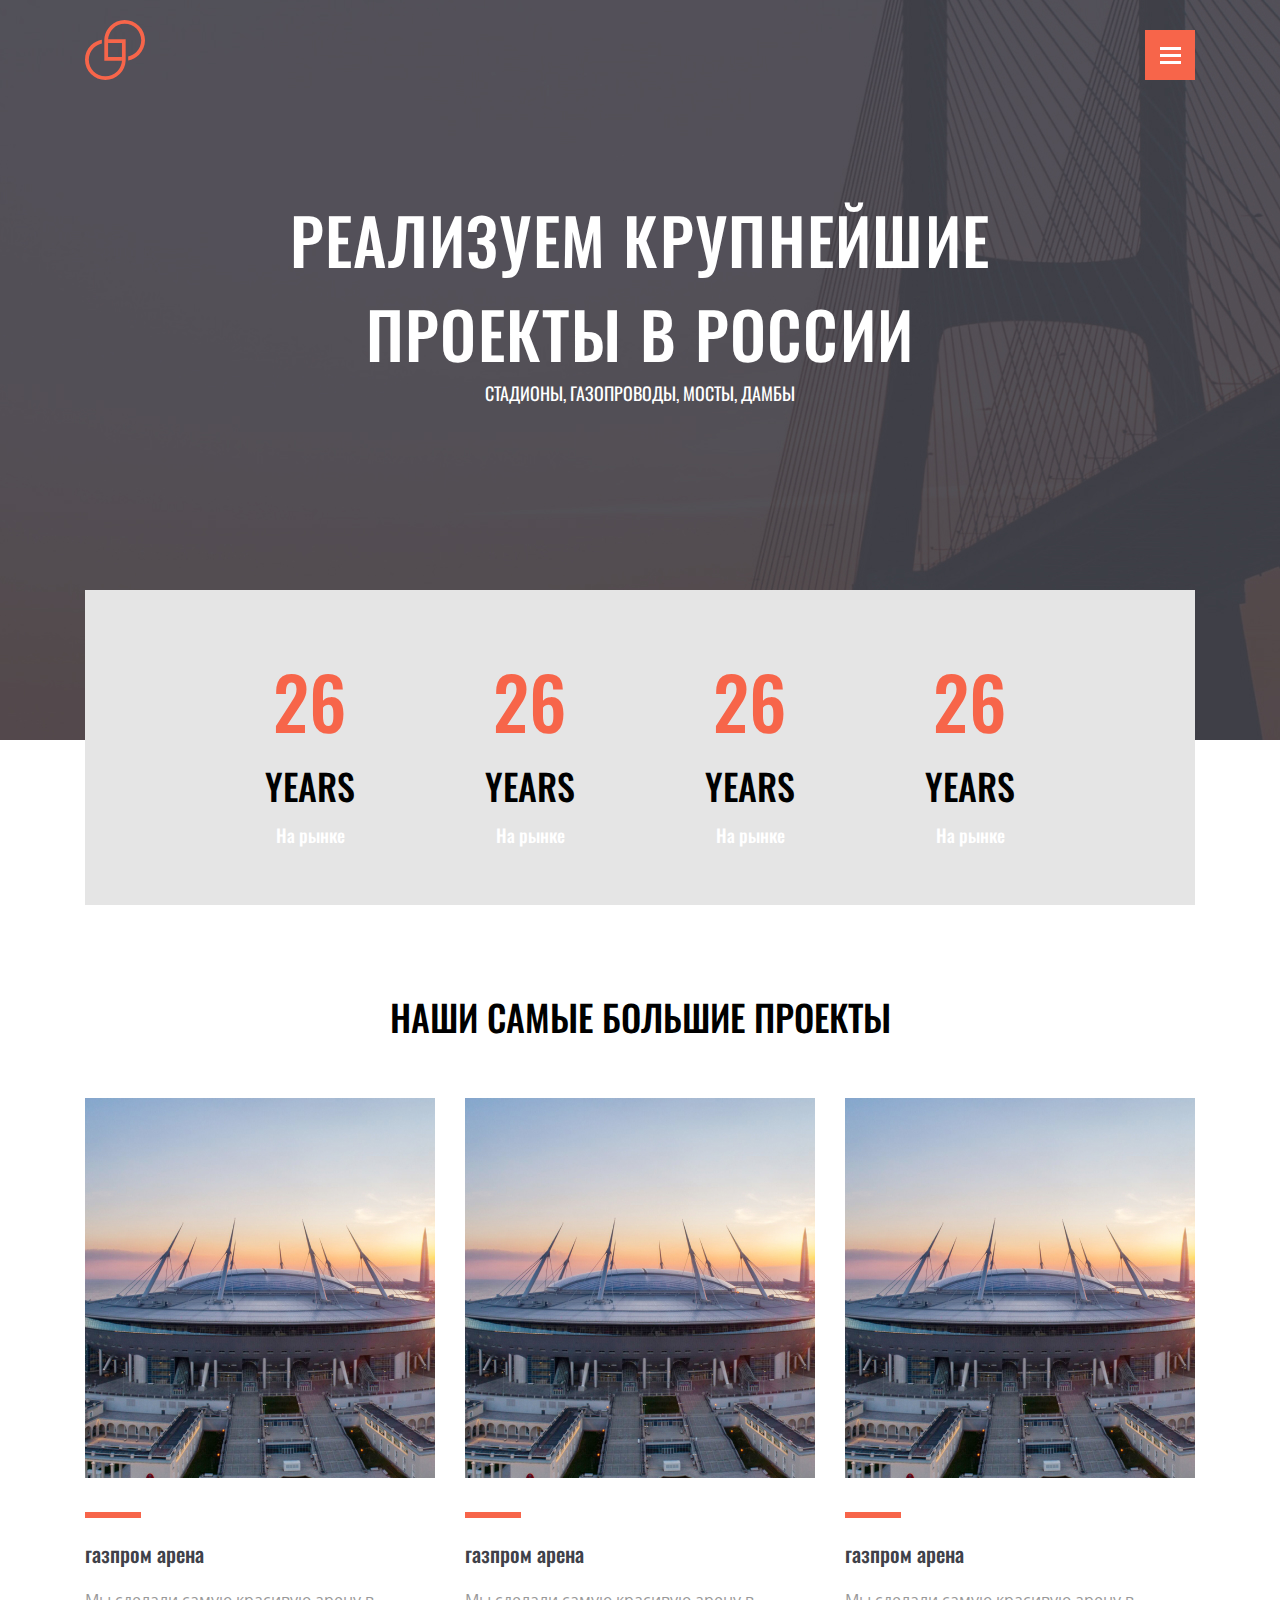
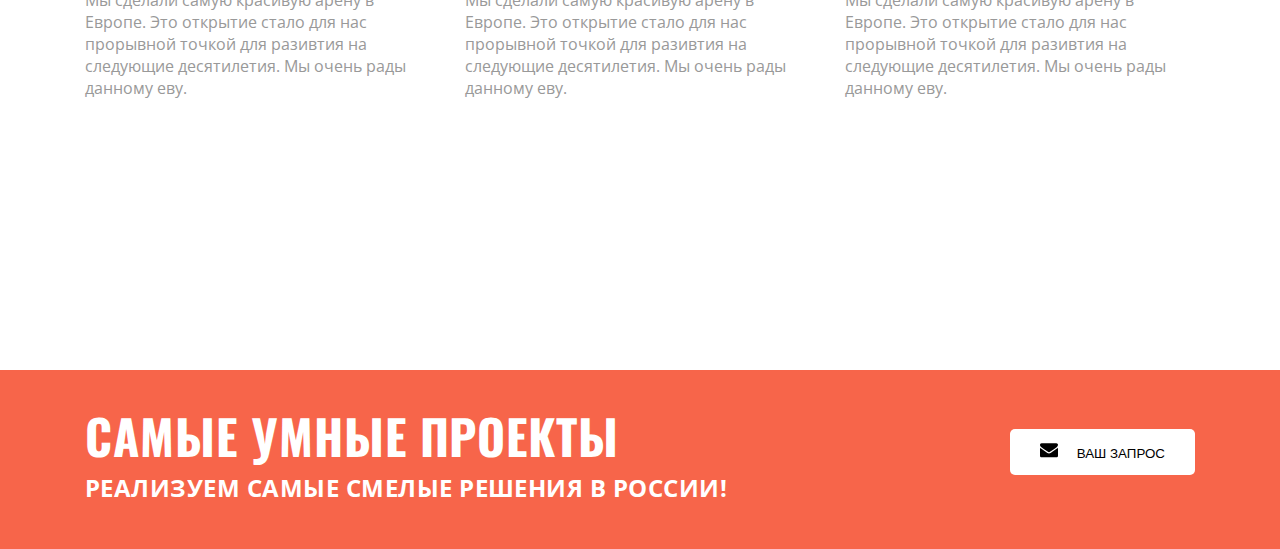
==== second.html @ c60d6826 "comon" ====
<!DOCTYPE html>
<html lang="ru">
<head>
  <meta charset="UTF-8">
  <meta name="viewport" content="width=device-width, initial-scale=1.0">
  <title>second paje</title>
  <link rel="preconnect" href="https://fonts.googleapis.com">
<link rel="preconnect" href="https://fonts.gstatic.com" crossorigin>
<link href="https://fonts.googleapis.com/css2?family=Open+Sans:ital,wght@0,300..800;1,300..800&family=Oswald:wght@200..700&display=swap" rel="stylesheet">
<link rel="stylesheet" href="./css/secondStyle.css">
 
</head>
<body>
  <header class="header">
    <div class="container">
      <div class="header__menu">
        <img class="header__menu-logo" src="./images/logo.svg" alt="logo">
        <button class="header__menu-button">
          <span class="header_button-line"></span>
          <span class="header_button-line"></span>
          <span class="header_button-line"></span>
        </button>
      </div>
      <div class="header__title">
        <h1 class="header-h1">Реализуем крупнейшие проекты в россии</h1>
        <p class="header-p">стадионы, газопроводы, мосты, дамбы</p>
      </div>
    </div>
  </header>
  
<section class="numbers">
  <div class="numbers__info">
    <div class="container">
      <div class="humbers__info-grid">
        <div class="numbers__infi-item">
          <h4 class="numbers-h4">26</h4>
          <h5 class="numbers-h5">Years</h5>
          <p class="numbers-p">На рынке</p>
        </div>
        <div class="numbers__infi-item">
          <h4 class="numbers-h4">26</h4>
          <h5 class="numbers-h5">Years</h5>
          <p class="numbers-p">На рынке</p>
        </div>
        <div class="numbers__infi-item">
          <h4 class="numbers-h4">26</h4>
          <h5 class="numbers-h5">Years</h5>
          <p class="numbers-p">На рынке</p>
        </div>
        <div class="numbers__infi-item">
          <h4 class="numbers-h4">26</h4>
          <h5 class="numbers-h5">Years</h5>
          <p class="numbers-p">На рынке</p>
        </div>
      </div>
    </div>
  </div>
  <div class="container">
    <div class="project">
      <h2 class="text-h2 project-h2">Наши самые большие проекты</h2>
      <div class="project__grid">
        <div class="project__grid-item">
          <img class="project-img" src="images/Arena.jpg" alt="arena">
          <div class="project-line"></div>
          <h3 class="text-h3 project-h3">газпром арена</h3>
          <p class="text-p project-p">Мы сделали самую красивую арену в Европе. Это открытие стало для нас прорывной точкой для разивтия на следующие десятилетия. Мы очень рады данному еву.</p>
        </div>
        <div class="project__grid-item">
          <img class="project-img" src="images/Arena.jpg" alt="arena">
          <div class="project-line"></div>
          <h3 class="text-h3 project-h3">газпром арена</h3>
          <p class="text-p project-p">Мы сделали самую красивую арену в Европе. Это открытие стало для нас прорывной точкой для разивтия на следующие десятилетия. Мы очень рады данному еву.</p>
        </div>
        <div class="project__grid-item">
          <img class="project-img" src="images/Arena.jpg" alt="arena">
          <div class="project-line"></div>
          <h3 class="text-h3 project-h3">газпром арена</h3>
          <p class="text-p project-p">Мы сделали самую красивую арену в Европе. Это открытие стало для нас прорывной точкой для разивтия на следующие десятилетия. Мы очень рады данному еву.</p>
        </div>
      </div>
    </div>
  </div>
</section>

<section class="request">
  <div class="container">
    <div class="request__flex">
      <div class="request__text">
        <h4 class="text-h4 request-h4">САМЫЕ УМНЫЕ ПРОЕКТЫ</h4>
        <p class="text-p request-p">РЕАЛИЗУЕМ САМЫЕ СМЕЛЫЕ РЕШЕНИЯ В РОССИИ!</p>
      </div>
      <div class="request__button">
        <button class="request__btn"> 
          <svg class="envelop" width="18" height="15" viewBox="0 0 18 15" fill="none" xmlns="http://www.w3.org/2000/svg">
            <path d="M18 4.70312C17.6987 5.0346 17.3571 5.32589 16.9955 5.57701C15.3181 6.71205 13.6306 7.85714 11.9933 9.04241C11.1496 9.66518 10.1049 10.4286 9.01005 10.4286H9H8.98996C7.89509 10.4286 6.85045 9.66518 6.0067 9.04241C4.36942 7.8471 2.68192 6.71205 1.01451 5.57701C0.642857 5.32589 0.301339 5.0346 0 4.70312V12.6786C0 13.5625 0.723214 14.2857 1.60714 14.2857H16.3929C17.2768 14.2857 18 13.5625 18 12.6786V4.70312ZM18 1.75C18 0.866071 17.2667 0.142857 16.3929 0.142857H1.60714C0.532366 0.142857 0 0.986607 0 1.97098C0 2.88504 1.01451 4.02009 1.72768 4.50223C3.2846 5.58705 4.86161 6.67187 6.41853 7.76674C7.07143 8.21875 8.17634 9.14286 8.98996 9.14286H9H9.01005C9.82366 9.14286 10.9286 8.21875 11.5815 7.76674C13.1384 6.67187 14.7154 5.58705 16.2824 4.50223C17.1663 3.88951 18 2.875 18 1.75Z" fill="black"/>
            </svg>  ваш запрос
        </button>
      </div>
    </div>
  </div>   
</section>
  
</body>
</html>
---- css/secondStyle.css ----
/* 
 font-family: "Oswald", sans-serif;
  font-optical-sizing: auto;
  font-weight: <weight>;
  font-style: normal;

  font-family: "Open Sans", sans-serif;
  font-optical-sizing: auto;
  font-weight: <weight>;
  font-style: normal;
  font-variation-settings:
    "wdth" 100;
*/
html {
  box-sizing: border-box;
}
*, *::after, *::before {
  box-sizing: inherit;
}
body {
  margin: 0;
  font-family:"Oswald", sans-serif;
  font-weight: 400;
}
img {
  display: block;
  max-width: 100%;
}


h1,
h2,
h3,
h4,
h5,
h6,
p {
  margin: 0;
  padding: 0;
}
.text-h2 {
  font-family:"Oswald", sans-serif;
  font-weight: 500;
  font-size: 36px;
  text-transform: uppercase;
}

.text-h3 {
  font-family:"Oswald", sans-serif;
  font-weight: 500;
  font-size: 24px;
}

.text-h3 {
  font-family:"Oswald", sans-serif;
  font-weight: 500;
  font-size: 21px;
}

.text-p {
  font-family: "Open Sans", sans-serif;
  font-weight: 400;
  font-size: 16px;
}

.text-p-reviews {
  font-family: "Open Sans", sans-serif;
  font-weight: 400;
  font-size: 14px;
  line-height:21px ;
}

:root {
  --accent-color:#F7654A;
  --dark-color:#404149;
  --gray-color:#999;
  --white-color: #fff;
  --background-color: #E5E5E5;
}

.container {
  max-width: 1110px;
  margin: 0 auto;
}

.header {
  background-image: url(../images/First-screen.jpg);
  background-repeat: no-repeat;
  background-size: cover;
  min-height:740px;
}
.header__menu {
  padding-top: 20px;
  margin-bottom: 112px;
  display: flex;
  justify-content: space-between;
  align-items: flex-end;
}
.header__menu-logo {
  width: 60px;
  height: 60px;
}
.header__menu-button {
  width: 50px;
  height: 50px;
  background-color: var(--accent-color);
  border: none;
  display: flex;
  flex-direction: column;
  align-items: center;
  justify-content: center;
}
.header_button-line {
  display: block;
  width: 21px;
  height: 3px;
  background-color: var(--white-color);
  margin-bottom: 4px;
}
.header_button-line:last-child {
  margin-bottom: 0;
}
.header__title {
  max-width: 730px;
  margin: 0 auto;
}
.header-h1 {
  font-family:"Oswald", sans-serif;
  font-weight: 500;
  font-size: 64px;
  letter-spacing: 0.02em;
  text-transform: uppercase;
  text-align: center;
  color: var(--white-color);
  text-align: center;
  margin: 0 auto;
}
.header-p {
  font-family:"Oswald", sans-serif;
  font-weight: 400;
  font-size: 18px;
  text-transform: uppercase;
  text-align: center;
  color: var(--white-color)
}
/* Section numbers */

.numbers {
  padding-top:250px;
  margin-bottom: 150px;
  min-height: 1080px;
  position: relative;
}
.numbers__info {
  margin: 0;
  padding: 0;
  position: absolute;
  background-color: var(--background-color);
  top: -150px;
  left: 50%;
  width: 100%;
  transform:translateX(-50%);
  min-height: 300px;
  max-width: 1110px;
  padding: 57px 130px;
}
.humbers__info-grid {
  display: grid;
  grid-template-columns: repeat(4, 1fr);
  gap: 30px;
  justify-items: center;
}
.numbers__infi-item {
  text-align: center;
  width: 190px;
}
.numbers-h4 {
  font-weight: 500;
  font-size: 72px;
  text-transform: uppercase;
  text-align: center;
  color: var(--accent-color);
  margin-bottom: 5px;
}
.numbers-h5 {
  font-weight: 500;
  font-size: 36px;
  text-transform: uppercase;
  text-align: center;
  color: #000;
  margin-bottom: 10px;
}
.numbers-p {
  font-weight: 500;
  font-size: 18px;
  text-align: center;
  color: var(--white-color);
}

.project {
}

.project-h2 {
  text-align: center;
  margin-bottom: 55px;
}
.project__grid {
  display: grid;
  grid-template-columns: repeat(3, 1fr);
  gap: 30px;
}
.project__grid-item {
  max-width: 350px;
}
.project-img {
  margin-bottom: 34px;
}
.project-line {
  width: 56px;
  height: 6px;
  background-color: var(--accent-color);
  margin-bottom: 20px;
}

.project-h3 {
  color: var(--dark-color);
  margin-bottom: 20px;
}

.project-p {
  color: var(--gray-color);
}


.request {
  padding-top: 30px;
  padding-bottom: 45px;
  background-color: var(--accent-color);
}
.request__flex {
  display: flex;
  justify-content: space-between;
  align-items: center;
}
.request__text {
 
}

.request-h4 {
  min-width:537px;
  letter-spacing: 0.02em;
  text-transform: uppercase;
  font-weight: 700;
  font-size: 48px;
  letter-spacing: 0.02em;
  color: var(--white-color);
}
.request-p {
  min-width:537px;
  font-weight: 700;
  font-size: 24px;
  letter-spacing: 0.02em;
  color: var(--white-color);
}
.request__button {
  display: flex;
  align-items: center;
}
.request__btn {
  border: none;
  background-color: #fff;
  padding: 14px 30px;
  border-radius: 5px;
  cursor: pointer;
  text-transform: uppercase;
}
.envelop {
  margin-right: 15px;
}


/* media query for numbers section */

@media screen and (max-width: 1080px){
  .humbers__info-grid {
    grid-template-columns: repeat(2, 1fr);
    grid-template-rows: repeat(2, 1fr);
  }
}

@media screen and (max-width: 780px){
  .numbers__info {
    position: relative;
  }
  .humbers__info-grid {
    grid-template-columns: repeat(1, 1fr);
    grid-template-rows: repeat(4, 1fr);
  }
}

@media screen and (max-width: 1080px){
  .request {
    padding-left: 15px;
    padding-right: 15px;
  }
  
}

@media screen and (max-width: 780px){
  .request__flex {
    flex-direction: column;
    align-items: center;
  }

  .request__button{
    padding-top: 20px;
  }
  
}
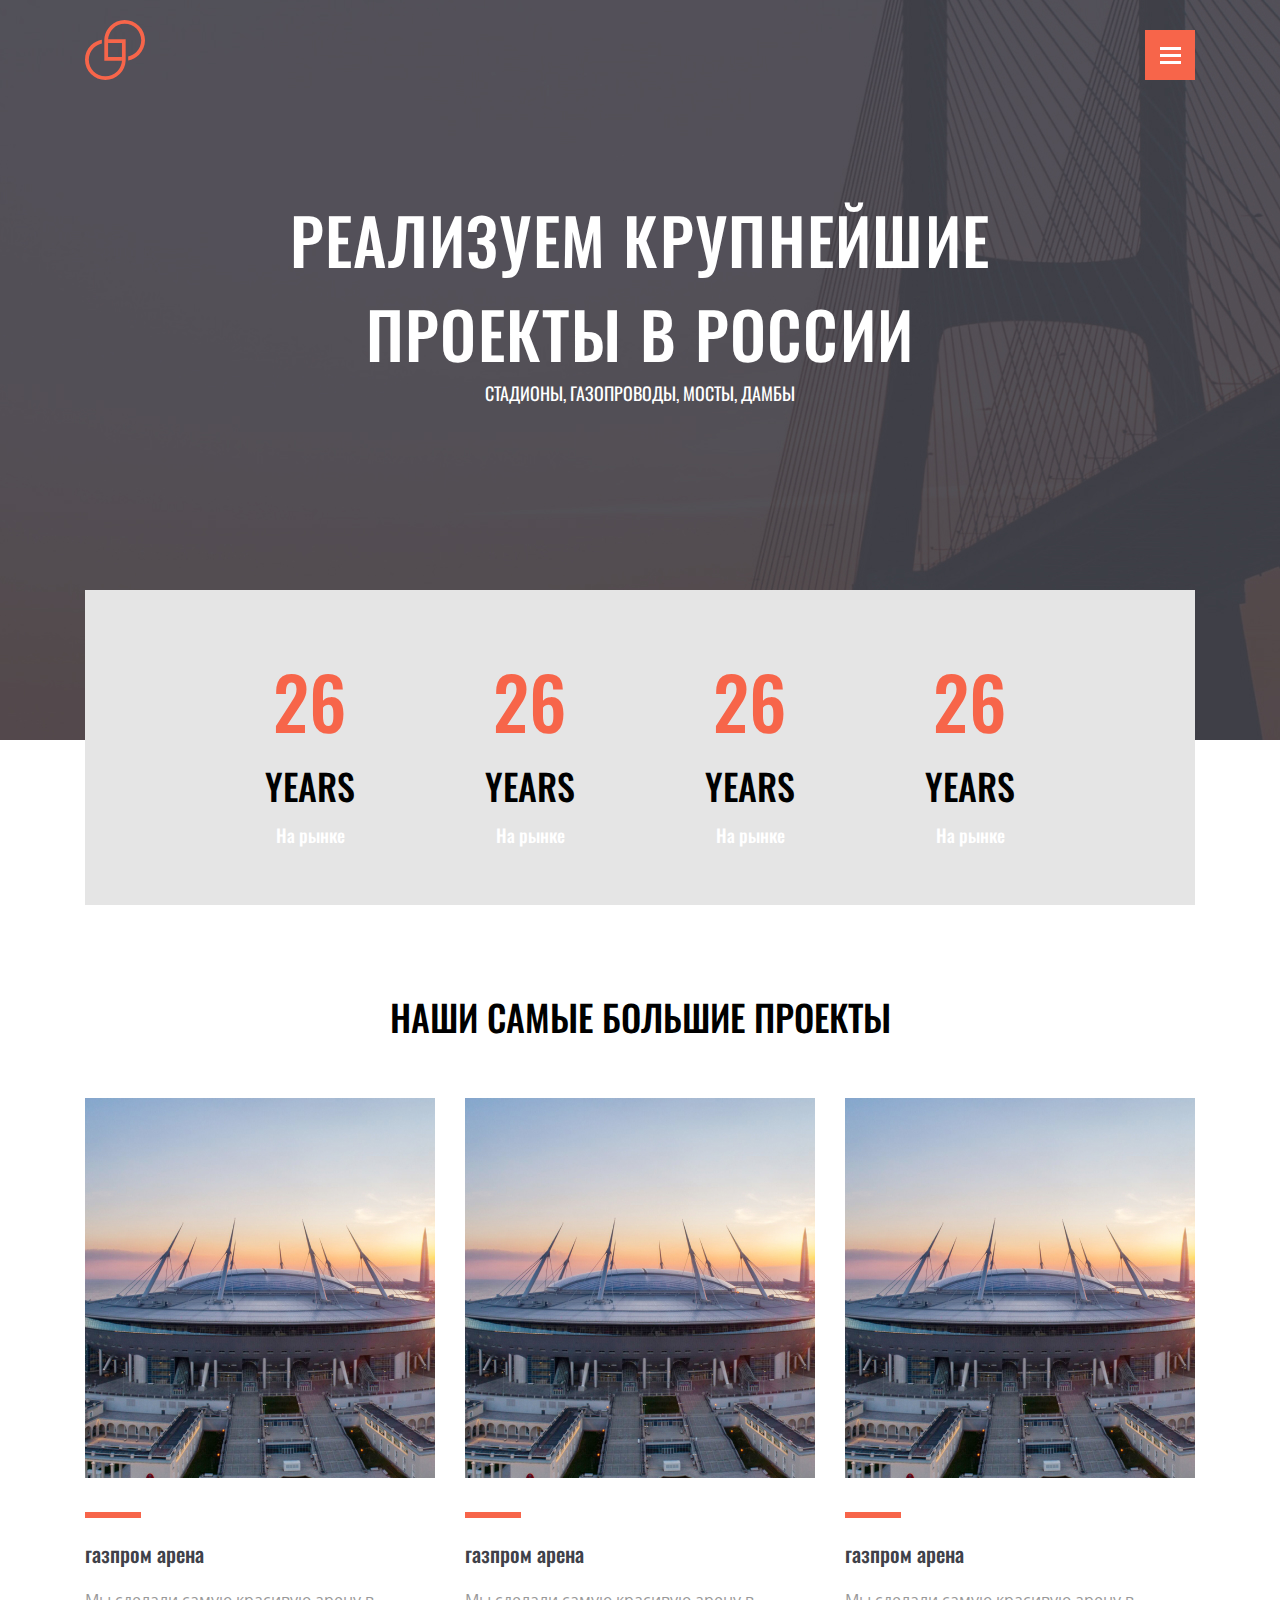
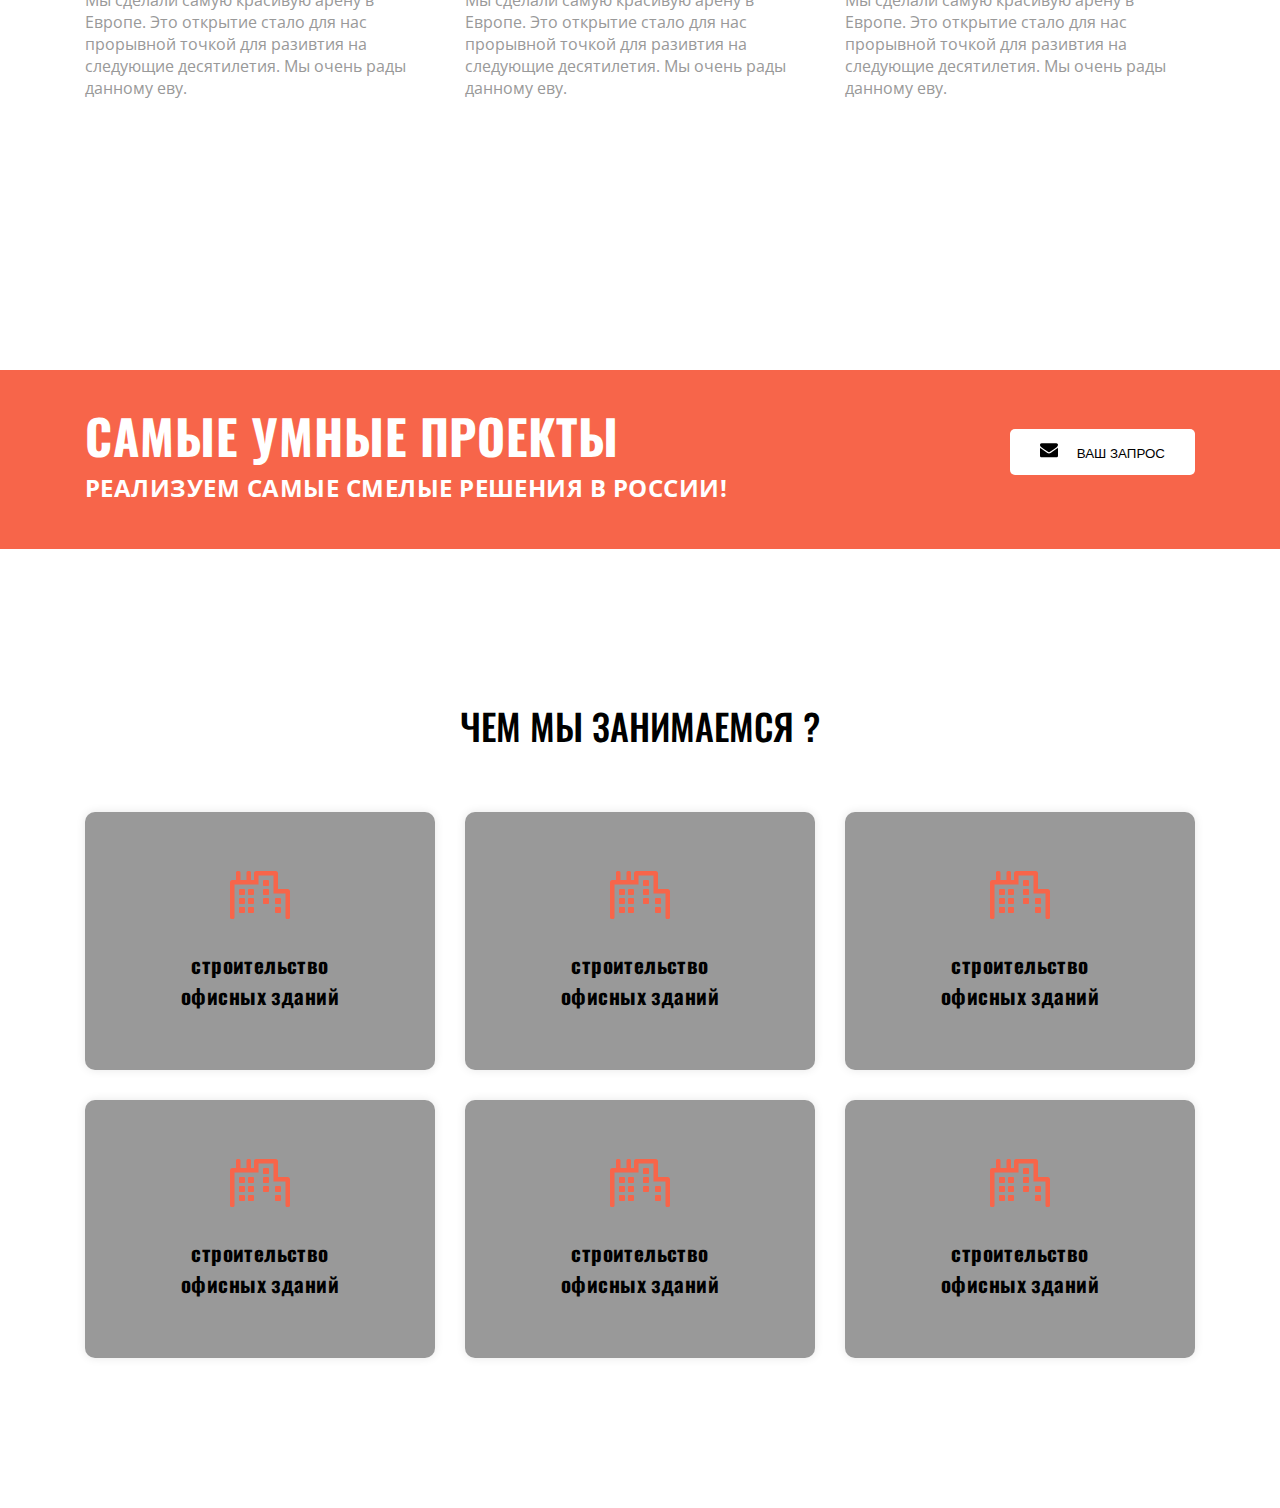
==== commit e387ce51: "comit" ====
--- a/second.html
+++ b/second.html
@@ -99,6 +99,38 @@
     </div>
   </div>   
 </section>
+
+<section class="services">
+  <div class="container">
+    <h2 class="text-h2 services-h2">чем мы занимаемся ?</h2>
+    <div class="services__grid">
+      <div class="services__grid-item">
+        <img class="services__grid-image" src="images/servicesIcon.svg" alt="servicesIcon">
+        <h3 class="text-h4 services-h4">строительство офисных зданий</h3>
+      </div>
+      <div class="services__grid-item">
+        <img class="services__grid-image" src="images/servicesIcon.svg" alt="servicesIcon">
+        <h3 class="text-h4 services-h4">строительство офисных зданий</h3>
+      </div>
+      <div class="services__grid-item">
+        <img class="services__grid-image" src="images/servicesIcon.svg" alt="servicesIcon">
+        <h3 class="text-h4 services-h4">строительство офисных зданий</h3>
+      </div>
+      <div class="services__grid-item">
+        <img class="services__grid-image" src="images/servicesIcon.svg" alt="servicesIcon">
+        <h3 class="text-h4 services-h4">строительство офисных зданий</h3>
+      </div>
+      <div class="services__grid-item">
+        <img class="services__grid-image" src="images/servicesIcon.svg" alt="servicesIcon">
+        <h3 class="text-h4 services-h4">строительство офисных зданий</h3>
+      </div>
+      <div class="services__grid-item">
+        <img class="services__grid-image" src="images/servicesIcon.svg" alt="servicesIcon">
+        <h3 class="text-h4 services-h4">строительство офисных зданий</h3>
+      </div>
+    </div>
+  </div>
+</section>
   
 </body>
 </html>--- a/css/secondStyle.css
+++ b/css/secondStyle.css
@@ -136,6 +136,11 @@
   color: var(--white-color);
   text-align: center;
   margin: 0 auto;
+}
+@media screen and (max-width: 1200px) {
+  .header-h1 {
+    font-size: 20px;
+  }
 }
 .header-p {
   font-family:"Oswald", sans-serif;
@@ -280,6 +285,46 @@
   margin-right: 15px;
 }
 
+.services {
+  padding: 150px 0 150px;
+}
+
+.services-h2 {
+  text-align: center;
+  margin-bottom: 60px;
+}
+.services__grid {
+  display: grid;
+  grid-template-columns: repeat(3, 1fr);
+  grid-template-rows: repeat(2, 1fr);
+  justify-items: center;
+  gap: 30px;
+ 
+}
+.services__grid-item {
+  background-color: green;
+  padding: 59px 0;
+  text-align: center;
+  border-radius: 10px;
+  width: 350px;
+  background-color: var(--gray-color);
+  box-shadow: 0px 0px 10px rgba(0, 0, 0, 0.1);
+}
+.services__grid-image {
+  margin: 0 auto;
+  margin-bottom: 30px;
+}
+
+
+.services-h4 {
+  max-width: 172px;
+  text-align: center;
+  margin: 0 auto;
+
+  font-size: 21px;
+  letter-spacing: 0.02em;
+}
+
 
 /* media query for numbers section */
 
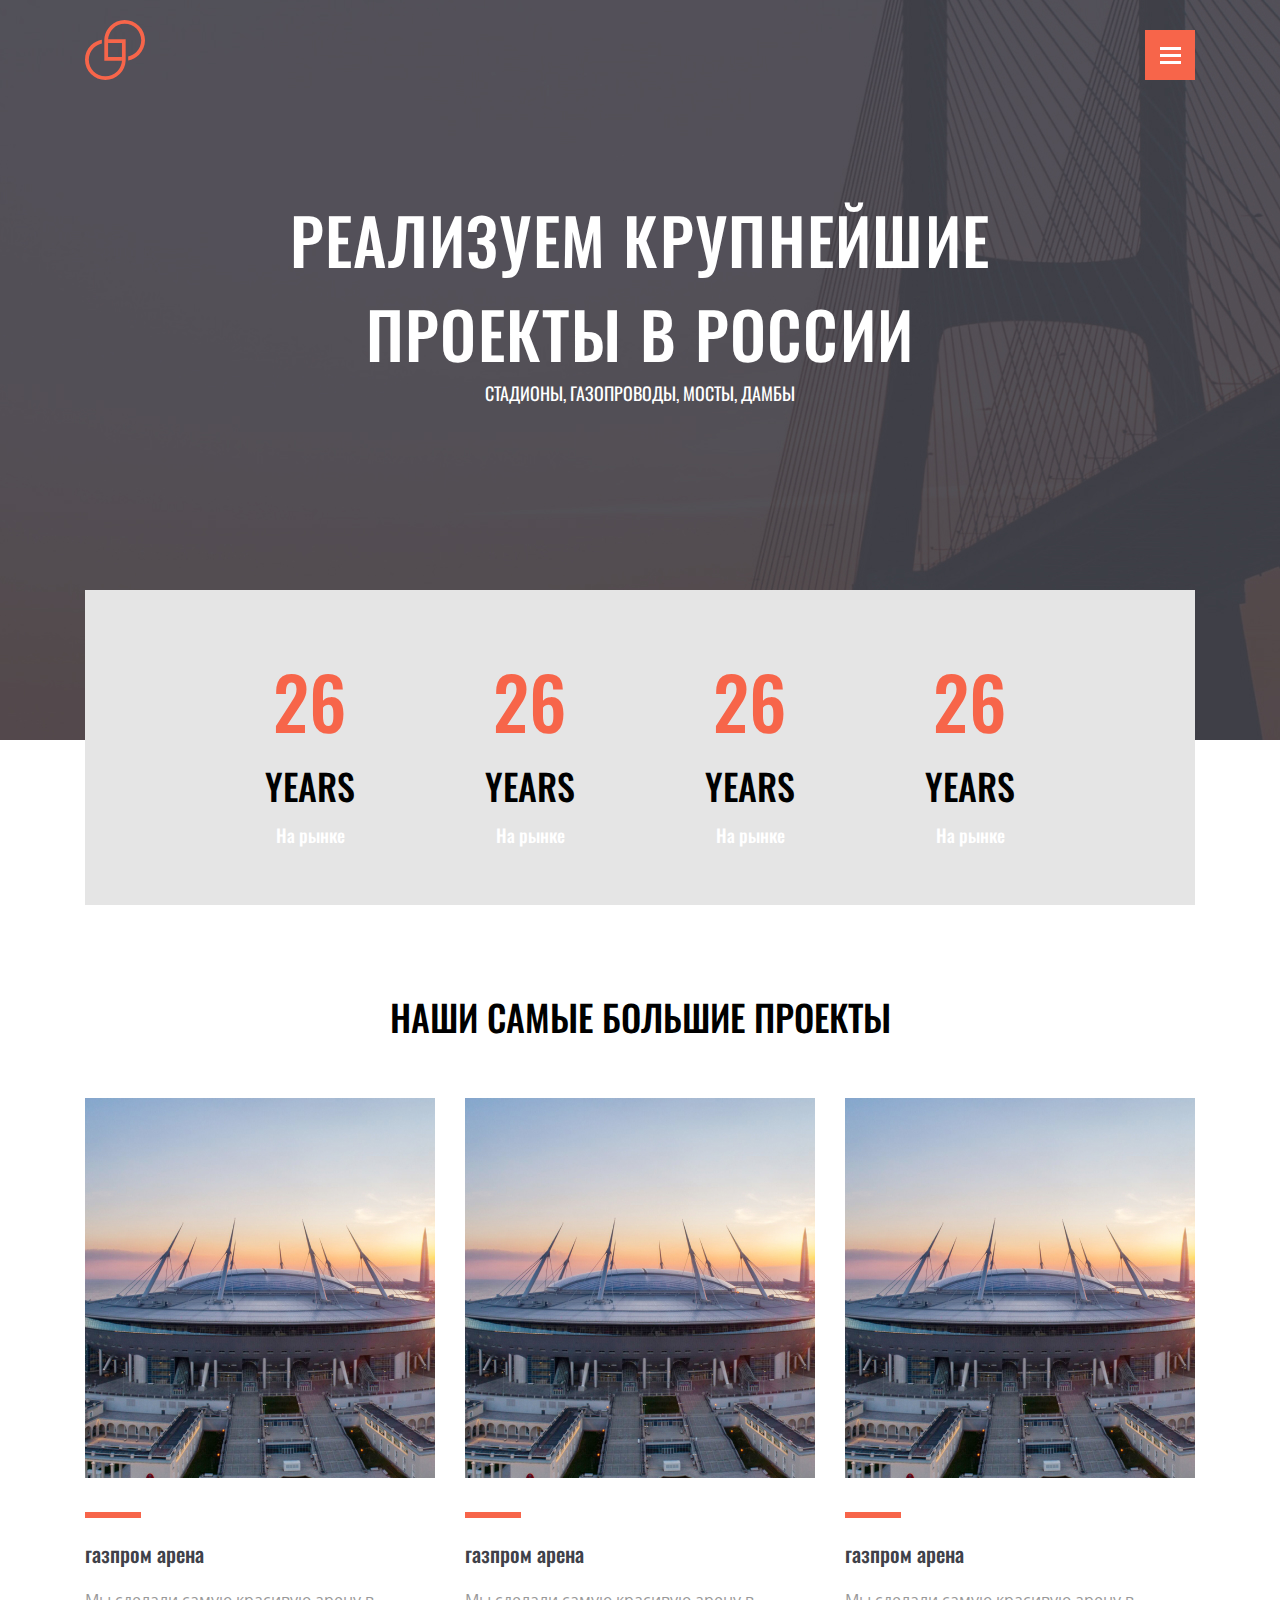
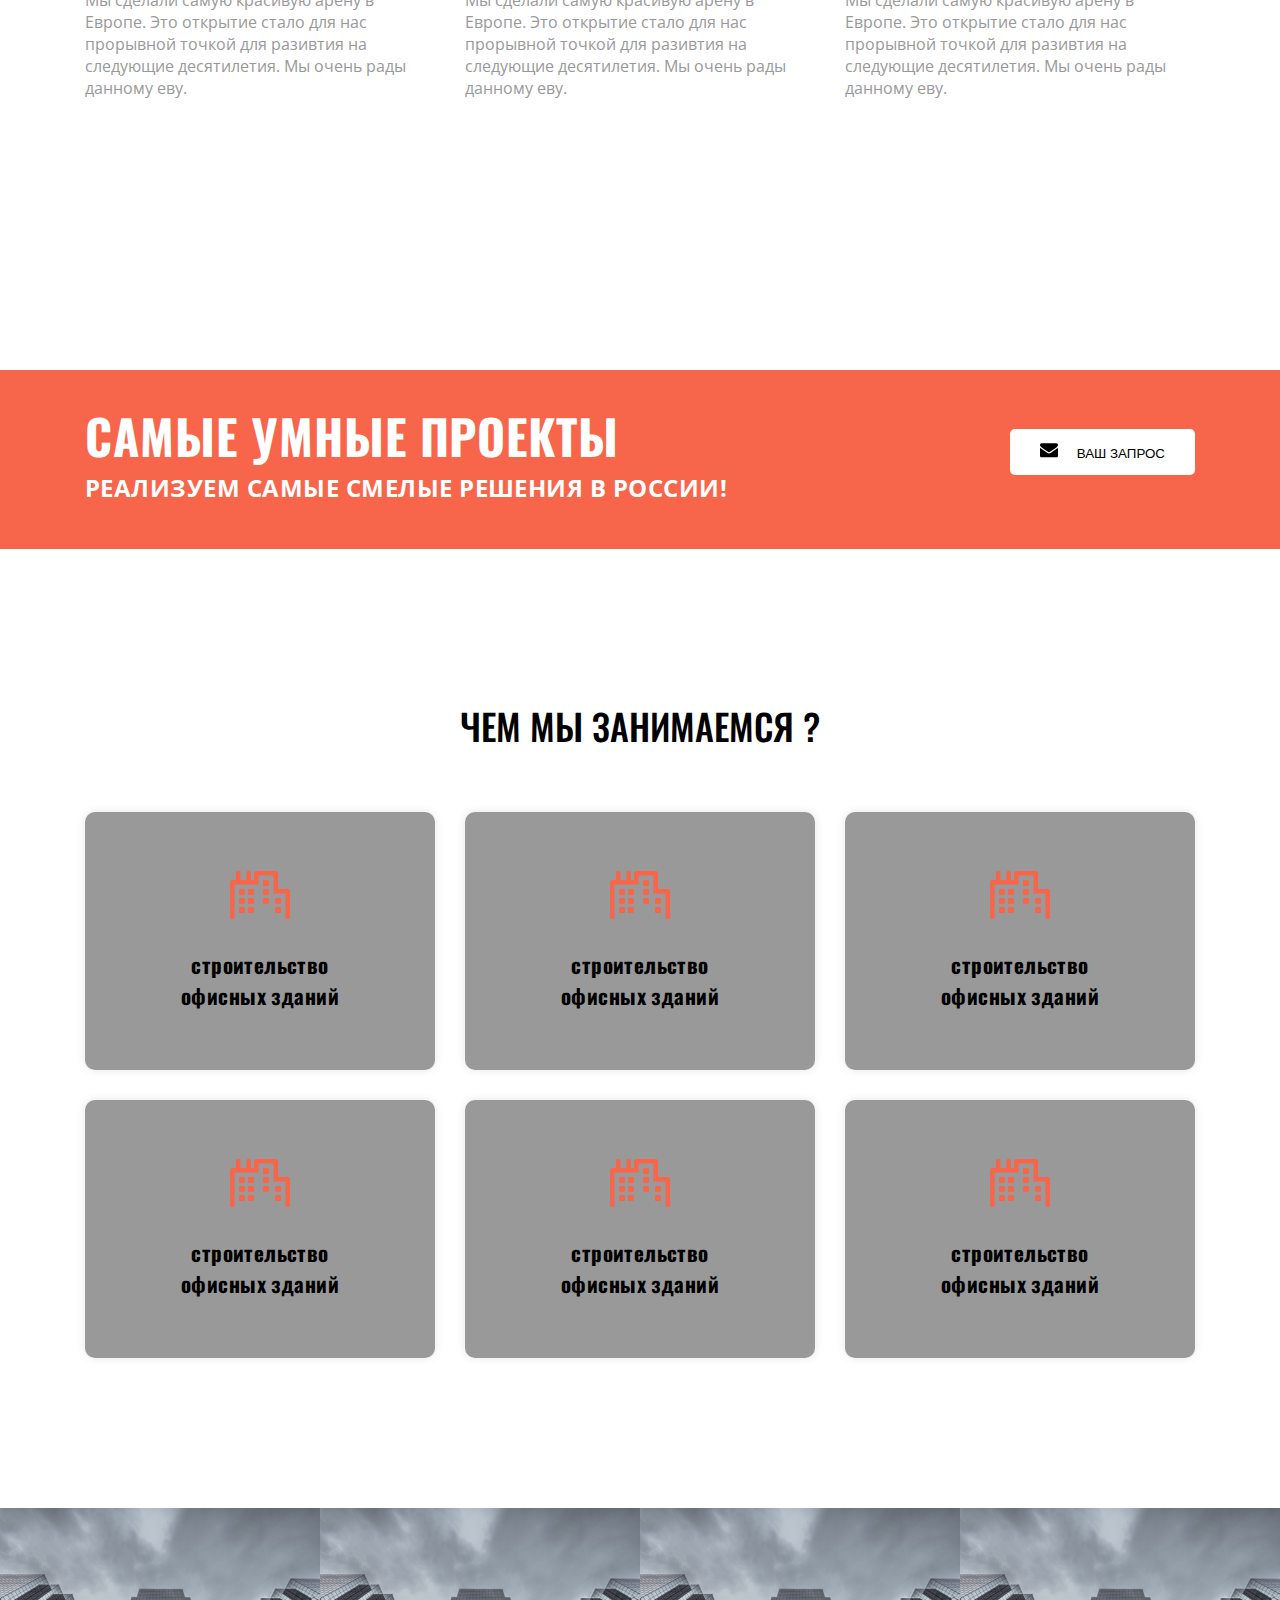
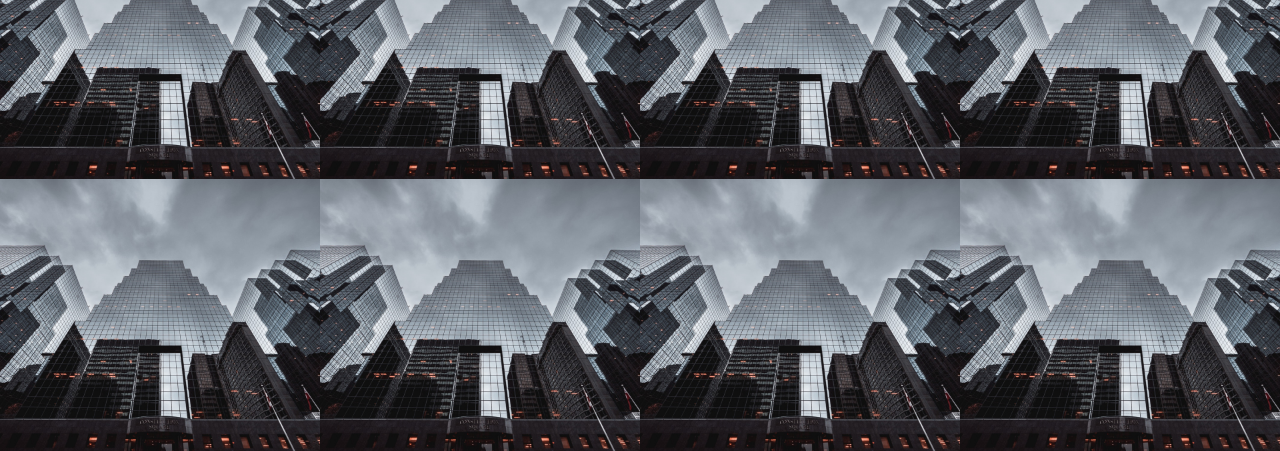
==== commit 1d2393bb: "mmm" ====
--- a/second.html
+++ b/second.html
@@ -131,6 +131,35 @@
     </div>
   </div>
 </section>
+ 
+<sectino class="portfolio">
+  <div class="portfolio__grid">
+    <div class="portfolio__grid-item">
+      <img class="porfolio-images" src="images/porfilio.jpg" alt="Porfolio">
+    </div>
+    <div class="portfolio__grid-item">
+      <img class="porfolio-images" src="images/porfilio.jpg" alt="Porfolio">
+    </div>
+    <div class="portfolio__grid-item">
+      <img class="porfolio-images" src="images/porfilio.jpg" alt="Porfolio">
+    </div>
+    <div class="portfolio__grid-item">
+      <img class="porfolio-images" src="images/porfilio.jpg" alt="Porfolio">
+    </div>
+    <div class="portfolio__grid-item">
+      <img class="porfolio-images" src="images/porfilio.jpg" alt="Porfolio">
+    </div>
+    <div class="portfolio__grid-item">
+      <img class="porfolio-images" src="images/porfilio.jpg" alt="Porfolio">
+    </div>
+    <div class="portfolio__grid-item">
+      <img class="porfolio-images" src="images/porfilio.jpg" alt="Porfolio">
+    </div>
+    <div class="portfolio__grid-item">
+      <img class="porfolio-images" src="images/porfilio.jpg" alt="Porfolio">
+    </div>
+  </div>
+</sectino>
   
 </body>
 </html>--- a/css/secondStyle.css
+++ b/css/secondStyle.css
@@ -325,6 +325,19 @@
   letter-spacing: 0.02em;
 }
 
+.portfolio {
+}
+.portfolio__grid {
+  display: grid;
+  grid-template-columns: repeat(4, 1fr);
+  justify-content: center;
+  gap: 0;
+}
+.portfolio__grid-item {
+}
+.porfolio-images {
+}
+
 
 /* media query for numbers section */
 
@@ -332,6 +345,7 @@
   .humbers__info-grid {
     grid-template-columns: repeat(2, 1fr);
     grid-template-rows: repeat(2, 1fr);
+   
   }
 }
 
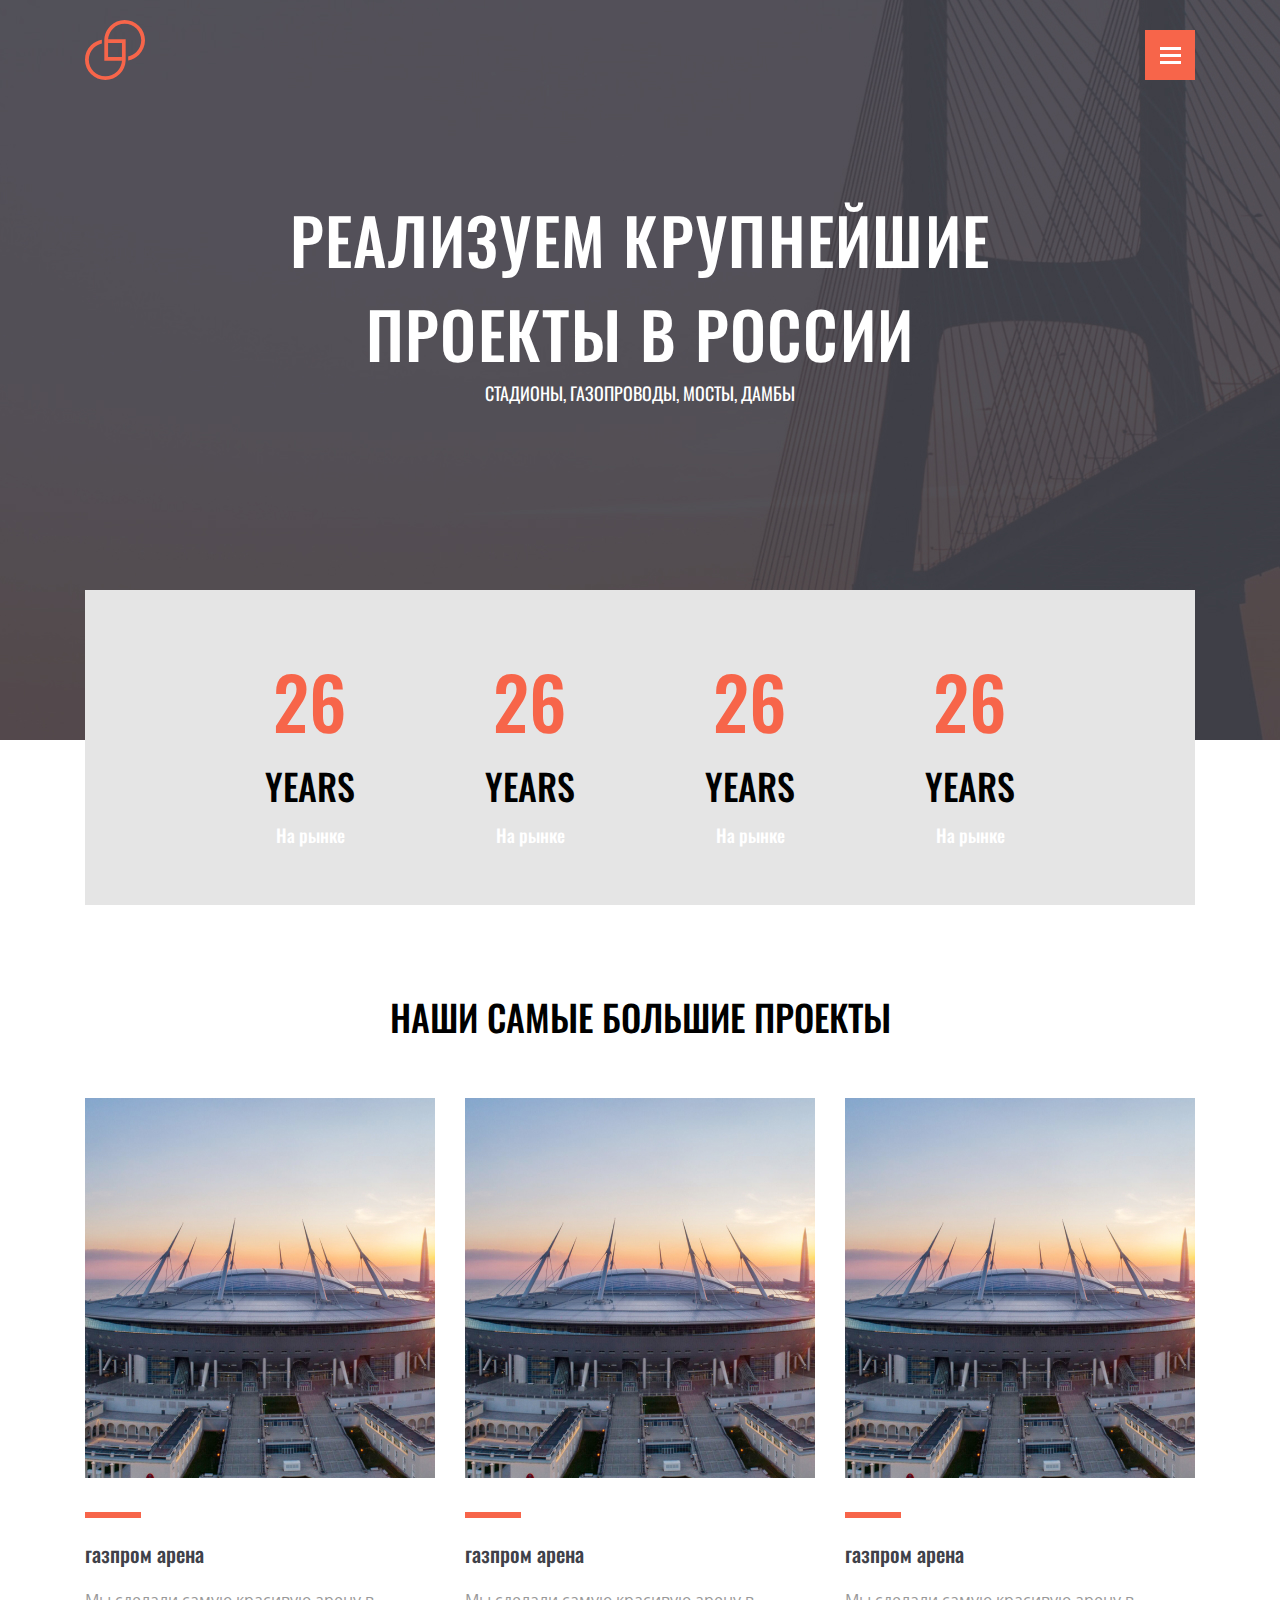
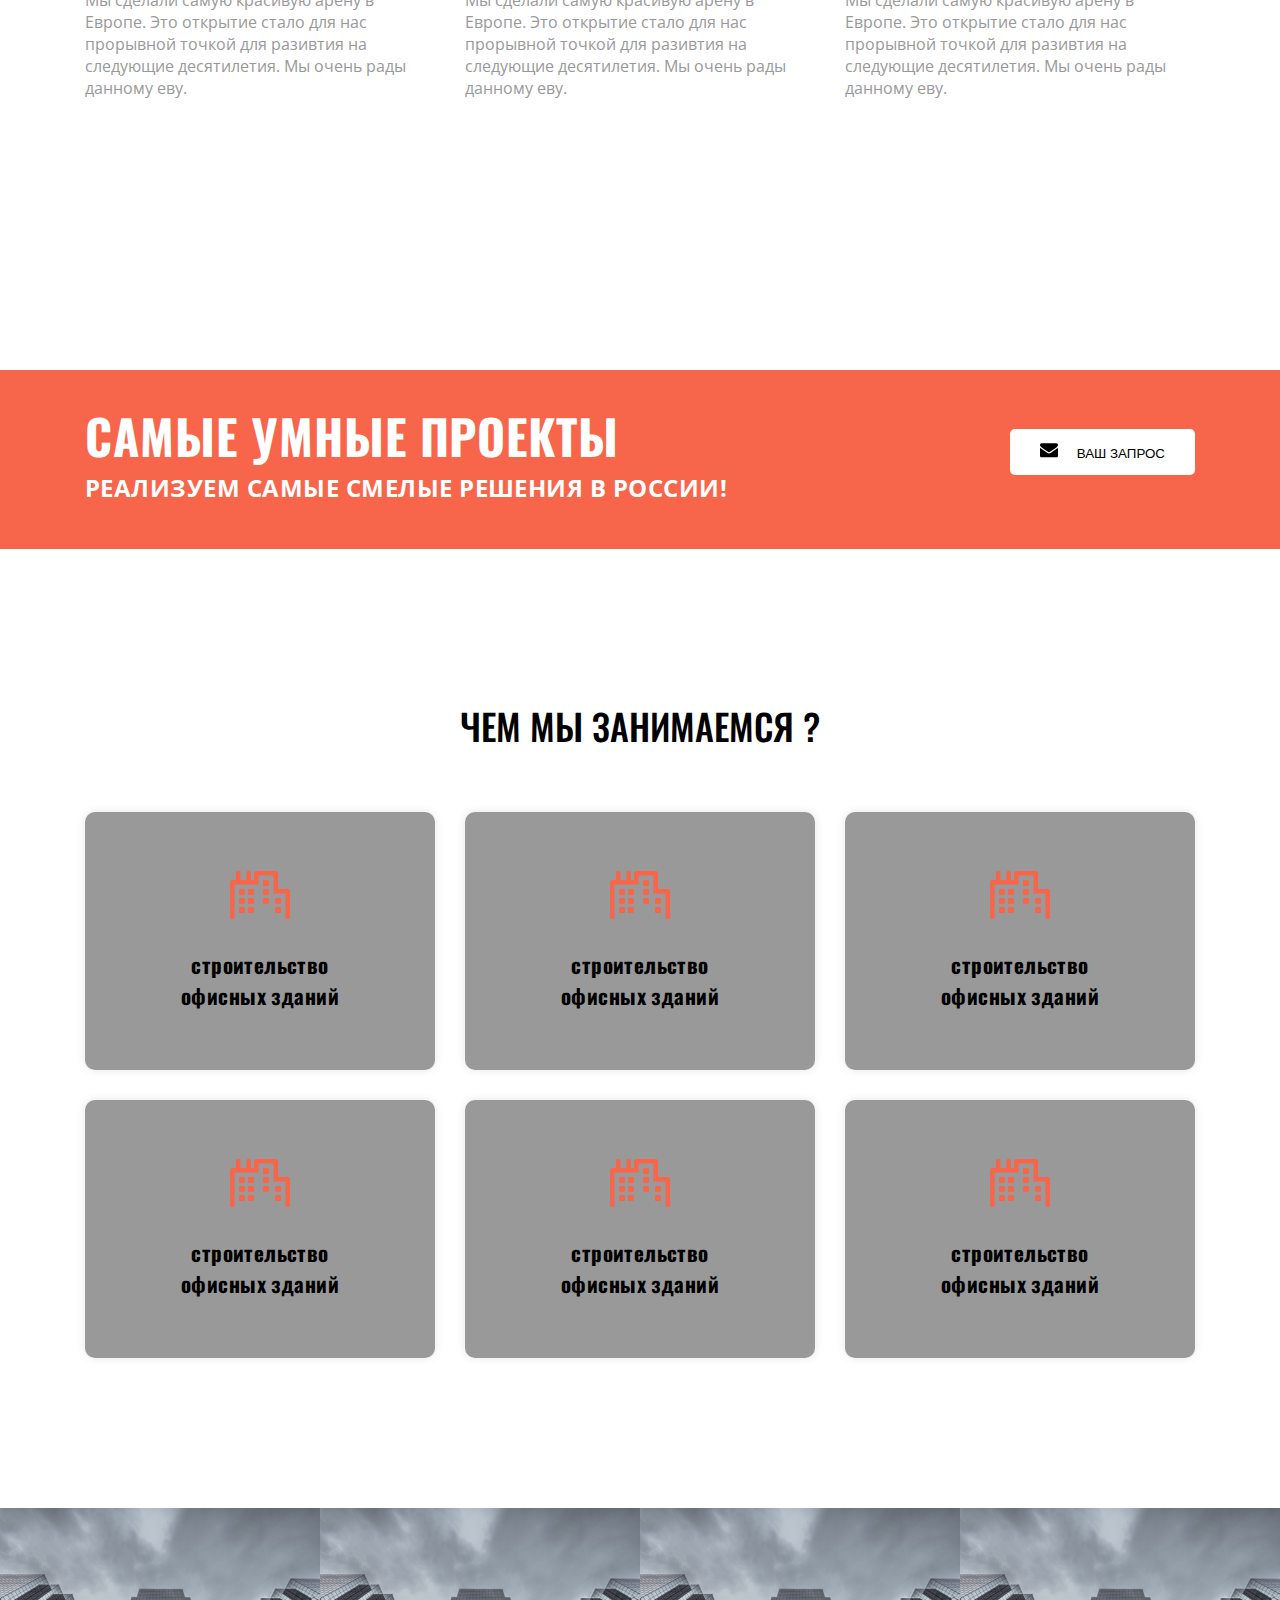
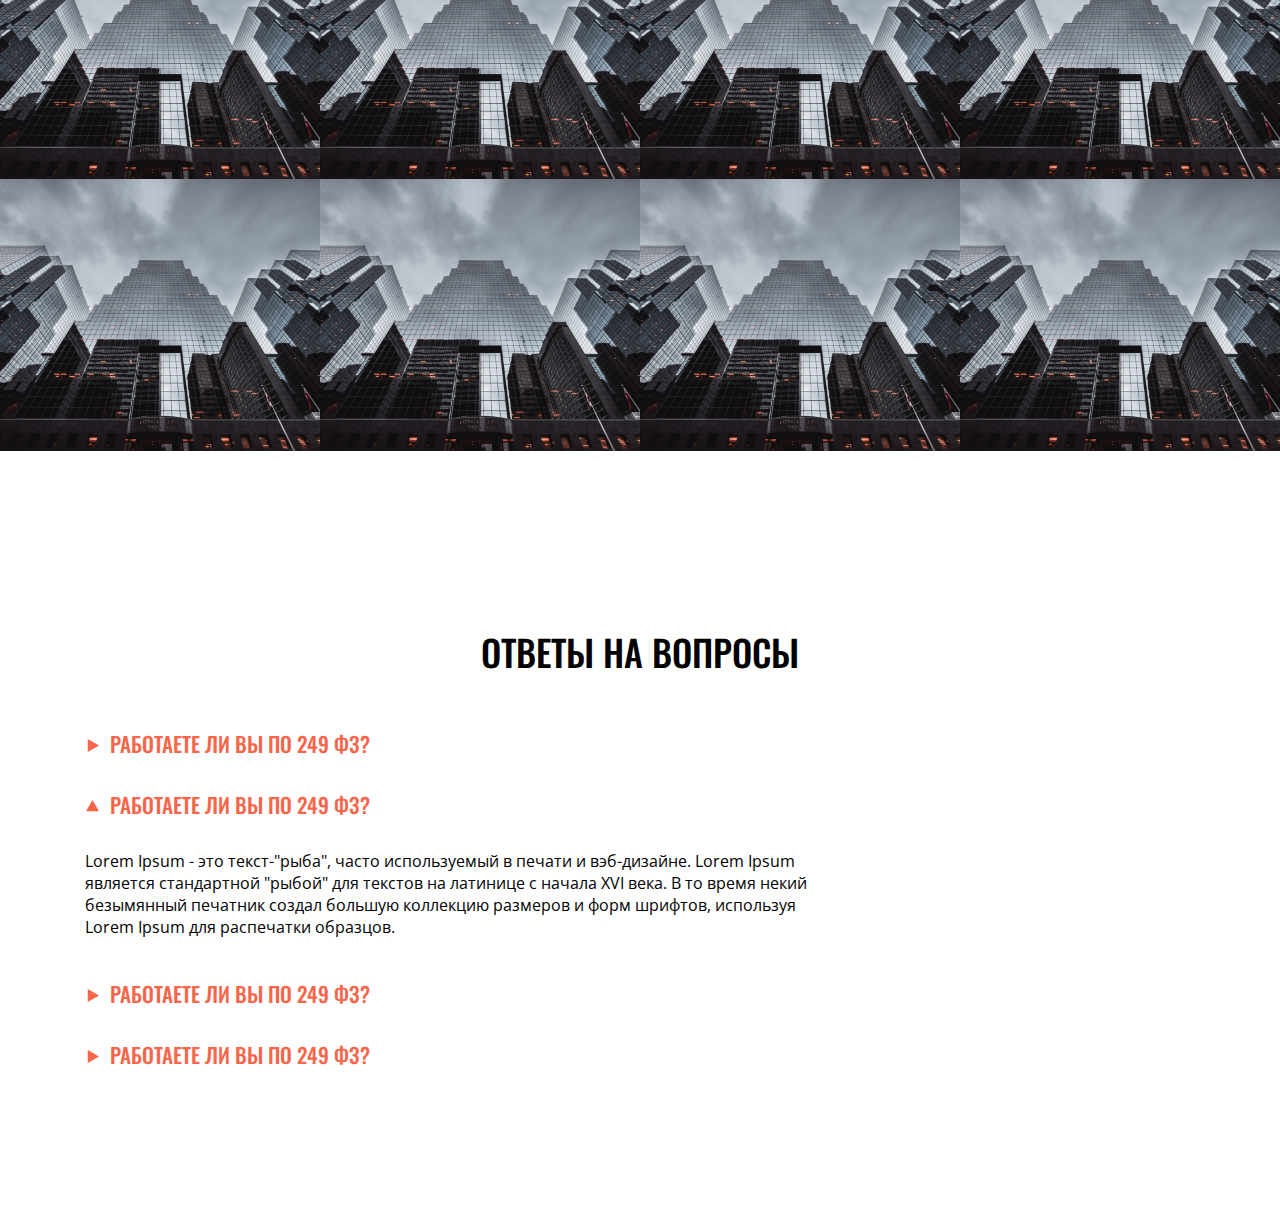
==== commit 301b69bd: "duble questrion" ====
--- a/second.html
+++ b/second.html
@@ -160,6 +160,30 @@
     </div>
   </div>
 </sectino>
+
+<section class="question">
+  <div class="container">
+    <h2 class="text-h2 question-h2">ответы на вопросы</h2>
+    <div class="question__items">
+      <div class="question_item">
+        <h3 class="text-h3 question-h3 cloced">РАБОТАЕТЕ ЛИ ВЫ ПО 249 ФЗ?</h3>
+        <p class="text-p question-p">Lorem Ipsum - это текст-"рыба", часто используемый в печати и вэб-дизайне. Lorem Ipsum является стандартной "рыбой" для текстов на латинице с начала XVI века. В то время некий безымянный печатник создал большую коллекцию размеров и форм шрифтов, используя Lorem Ipsum для распечатки образцов. </p>
+      </div>
+      <div class="question_item">
+        <h3 class="text-h3 question-h3 open">РАБОТАЕТЕ ЛИ ВЫ ПО 249 ФЗ?</h3>
+        <p class="text-p question-p">Lorem Ipsum - это текст-"рыба", часто используемый в печати и вэб-дизайне. Lorem Ipsum является стандартной "рыбой" для текстов на латинице с начала XVI века. В то время некий безымянный печатник создал большую коллекцию размеров и форм шрифтов, используя Lorem Ipsum для распечатки образцов. </p>
+      </div>
+      <div class="question_item">
+        <h3 class="text-h3 question-h3 cloced">РАБОТАЕТЕ ЛИ ВЫ ПО 249 ФЗ?</h3>
+        <p class="text-p question-p">Lorem Ipsum - это текст-"рыба", часто используемый в печати и вэб-дизайне. Lorem Ipsum является стандартной "рыбой" для текстов на латинице с начала XVI века. В то время некий безымянный печатник создал большую коллекцию размеров и форм шрифтов, используя Lorem Ipsum для распечатки образцов. </p>
+      </div>
+      <div class="question_item">
+        <h3 class="text-h3 question-h3 cloced">РАБОТАЕТЕ ЛИ ВЫ ПО 249 ФЗ?</h3>
+        <p class="text-p question-p">Lorem Ipsum - это текст-"рыба", часто используемый в печати и вэб-дизайне. Lorem Ipsum является стандартной "рыбой" для текстов на латинице с начала XVI века. В то время некий безымянный печатник создал большую коллекцию размеров и форм шрифтов, используя Lorem Ipsum для распечатки образцов. </p>
+      </div>
+    </div>
+  </div>
+</section>
   
 </body>
 </html>--- a/css/secondStyle.css
+++ b/css/secondStyle.css
@@ -325,8 +325,7 @@
   letter-spacing: 0.02em;
 }
 
-.portfolio {
-}
+
 .portfolio__grid {
   display: grid;
   grid-template-columns: repeat(4, 1fr);
@@ -334,8 +333,123 @@
   gap: 0;
 }
 .portfolio__grid-item {
+  /* max-width: 480px; */
+  /* width: 100%; */
 }
 .porfolio-images {
+
+
+
+}
+
+
+.question {
+  padding: 150px 0 150px;
+}
+
+.question-h2 {
+  text-align: center;
+  margin-bottom: 50px;
+}
+.question__items {
+
+}
+.question_item {
+}
+
+.question-h3 {
+  color: var(--accent-color);
+  margin-bottom: 30px;
+}
+.question-h3.open::before {
+  content: "";
+  margin-right: 10px;
+  width: 15px;
+  height: 15px;
+  display: inline-block;
+  background-image: url(../images/Arrow.svg);
+  background-repeat: no-repeat;
+  background-position: center;
+  transform: rotate(-90deg);
+}
+
+.question-h3.cloced::before {
+  content: "";
+  margin-right: 10px;
+  width: 15px;
+  height: 15px;
+  display: inline-block;
+  background-image: url(../images/Arrow.svg);
+  background-repeat: no-repeat;
+  background-position: center;
+ 
+}
+.question-h3.cloced + .question-p {
+  display: none;
+}
+.question-p {
+  max-width:730px ;
+  margin-bottom: 40px;
+}
+@media screen and (max-width:1080px){
+  .question__items {
+    padding: 0 15px;
+
+  }
+}
+
+/* media query for section portfolio */
+@media screen and (max-width: 1080px){
+  .portfolio__grid  {
+    
+    grid-template-columns: repeat(2, 1fr);
+    justify-items: center;
+  }
+
+  .portfolio {
+   padding-left: 15px;
+   padding-right: 15px;
+  }
+
+}
+
+@media screen and (max-width: 780px){
+  .portfolio__grid {
+    grid-template-columns: repeat(1, 1fr);
+    gap: 3px;
+  }
+}
+
+/* media for services */
+@media ( max-width: 1280px) {
+  .services {
+   padding-left: 15px;
+   padding-right: 15px;
+  }
+  .services__grig {
+   grid-template-columns: repeat(2, 1fr);
+     grid-template-rows: repeat(3, 1fr);
+  }
+  .services__grid-item {
+   width: 100%;
+  }
+    
+  }
+  @media ( max-width: 780px) {
+   .services__grig {
+     grid-template-columns: repeat(1, 1fr);
+      
+    }
+  }
+
+@media screen and (max-width: 780px){
+  .numbers__info {
+    position: relative;
+  }
+  .humbers__info-grid {
+    grid-template-columns: repeat(1, 1fr);
+    grid-template-rows: repeat(4, 1fr);
+  }
 }
 
 
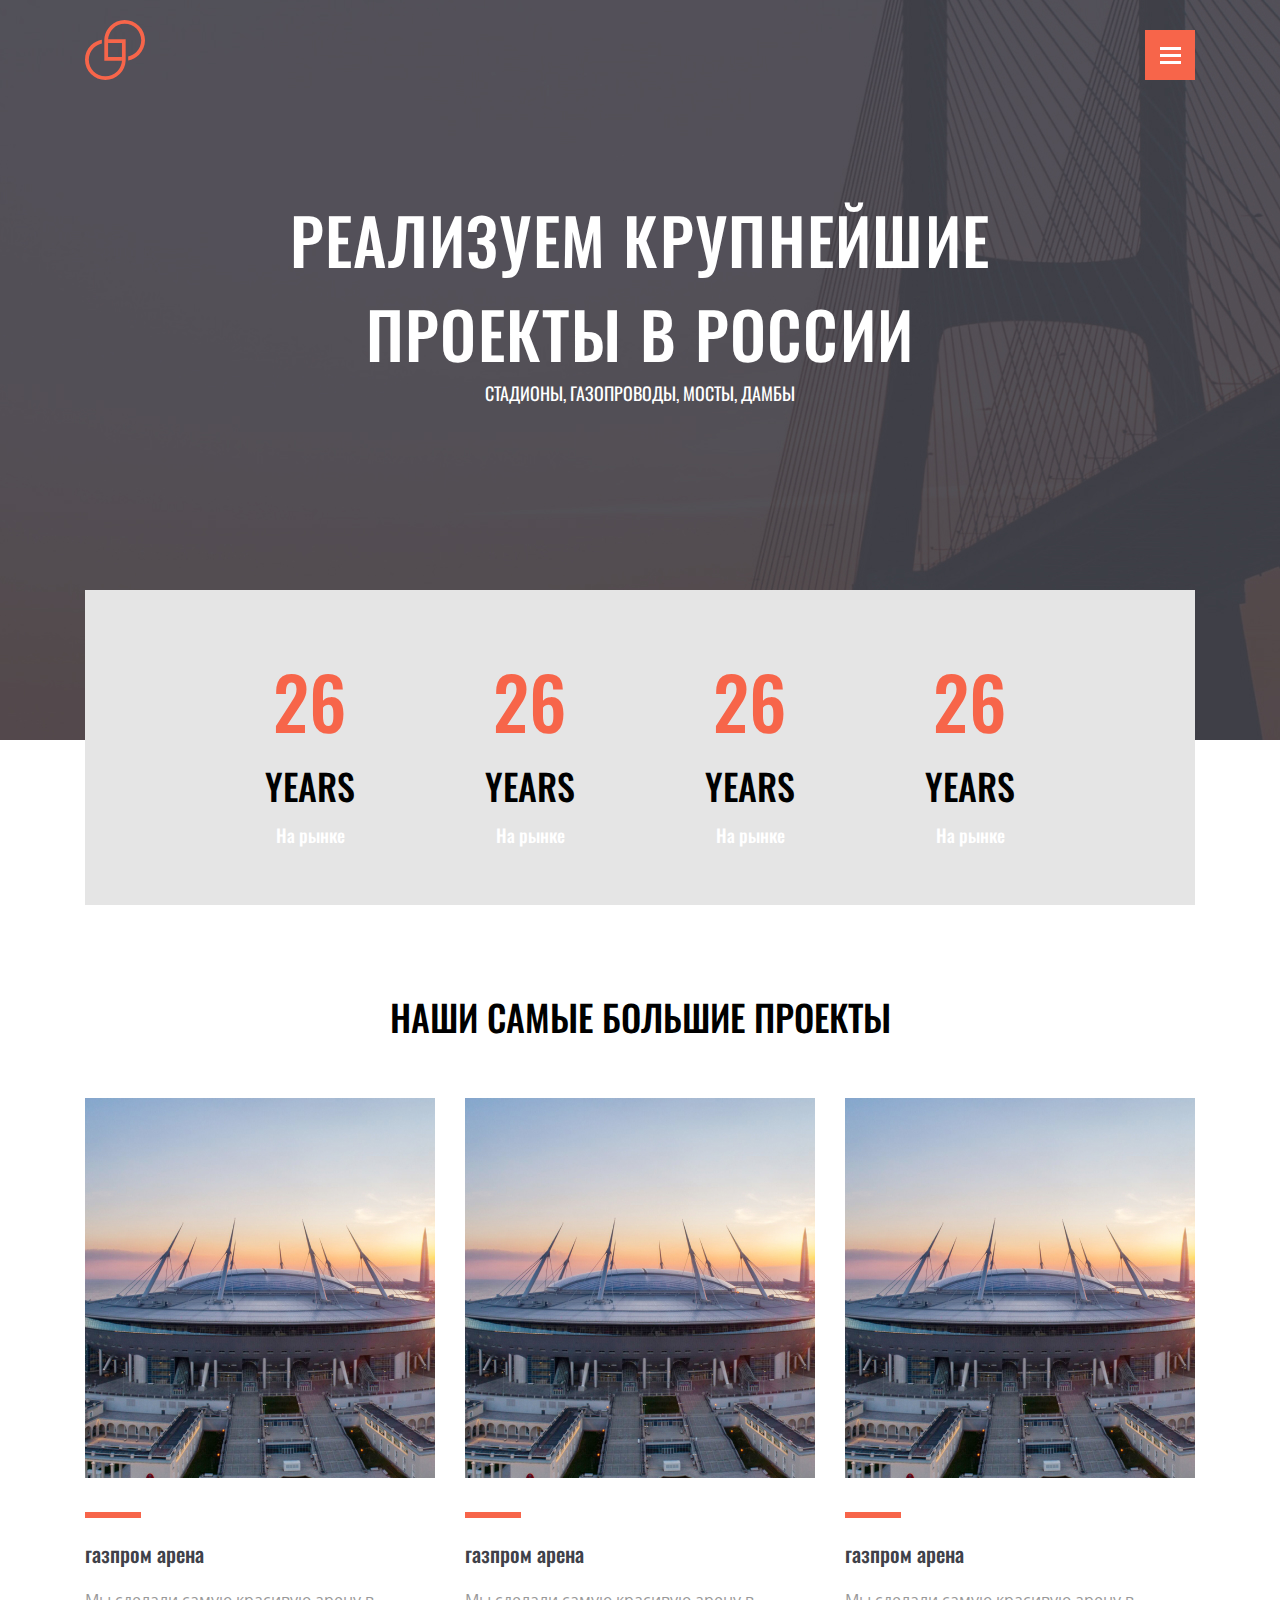
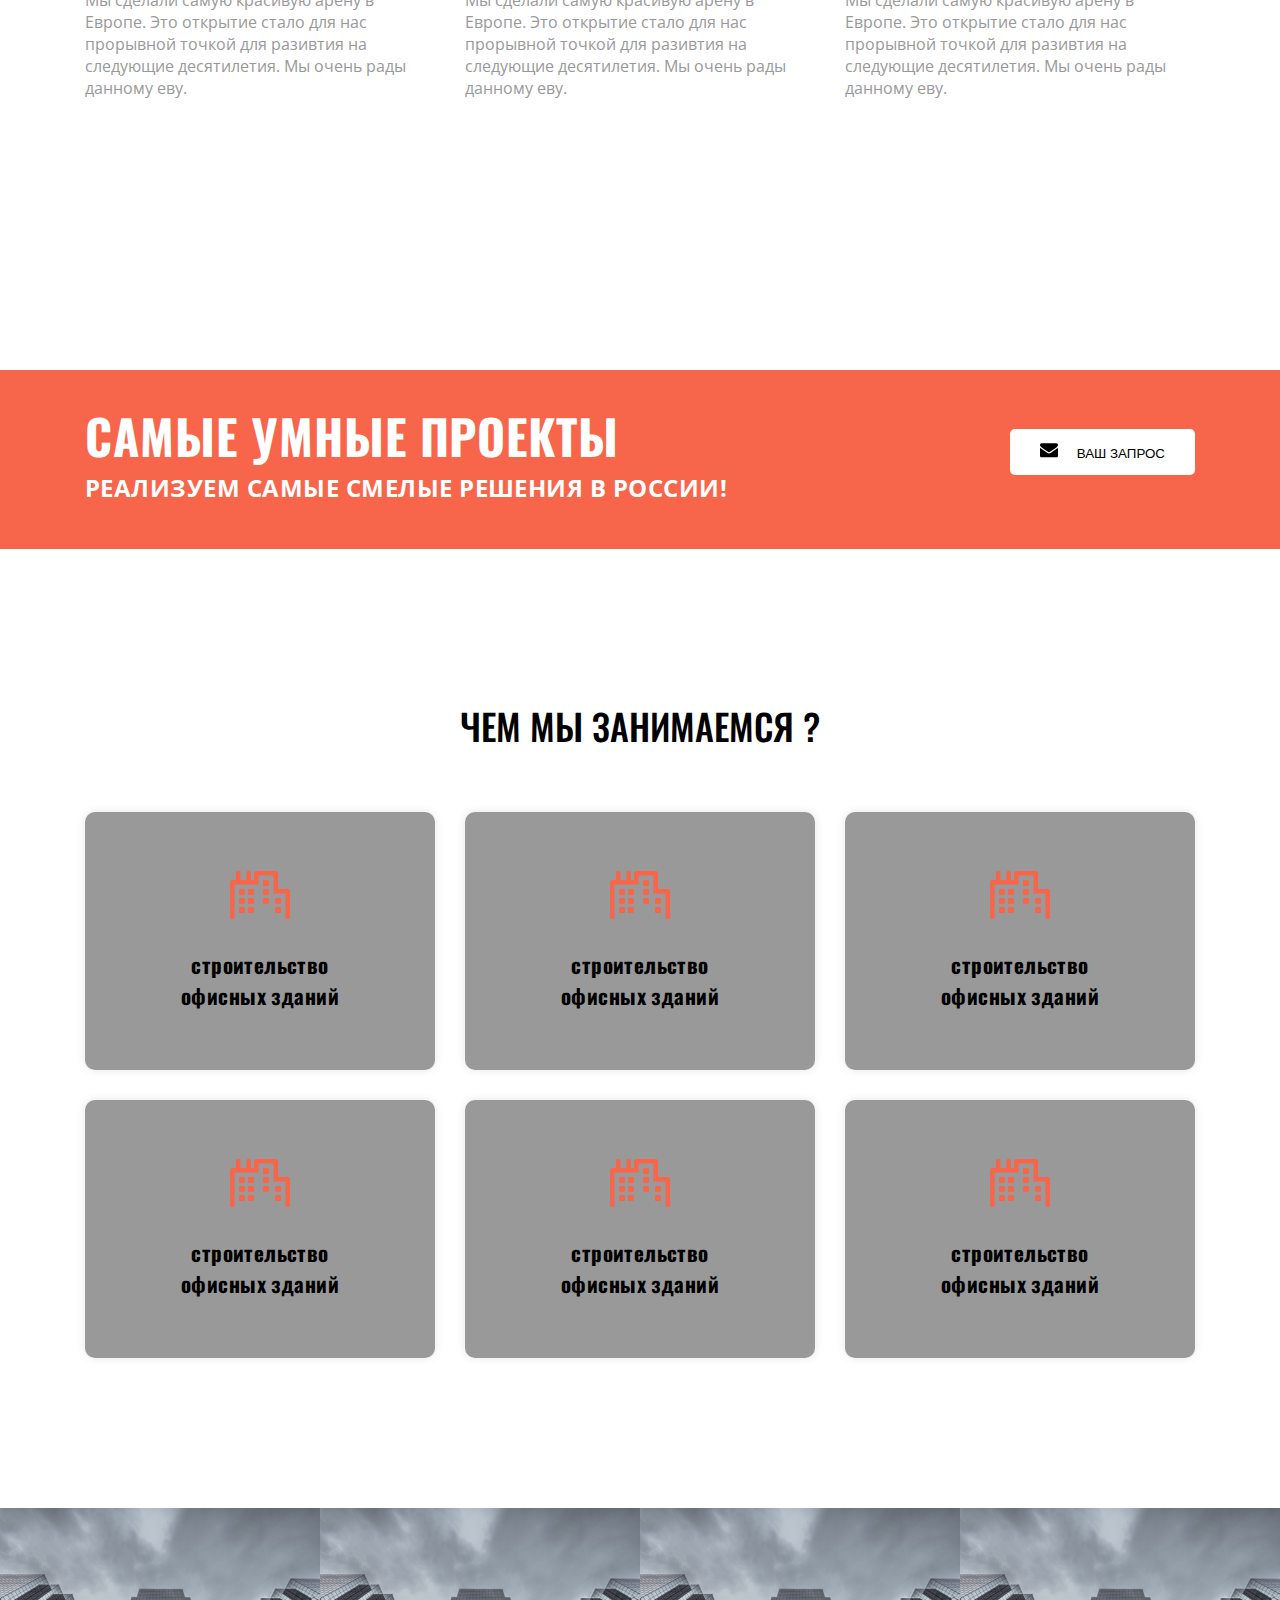
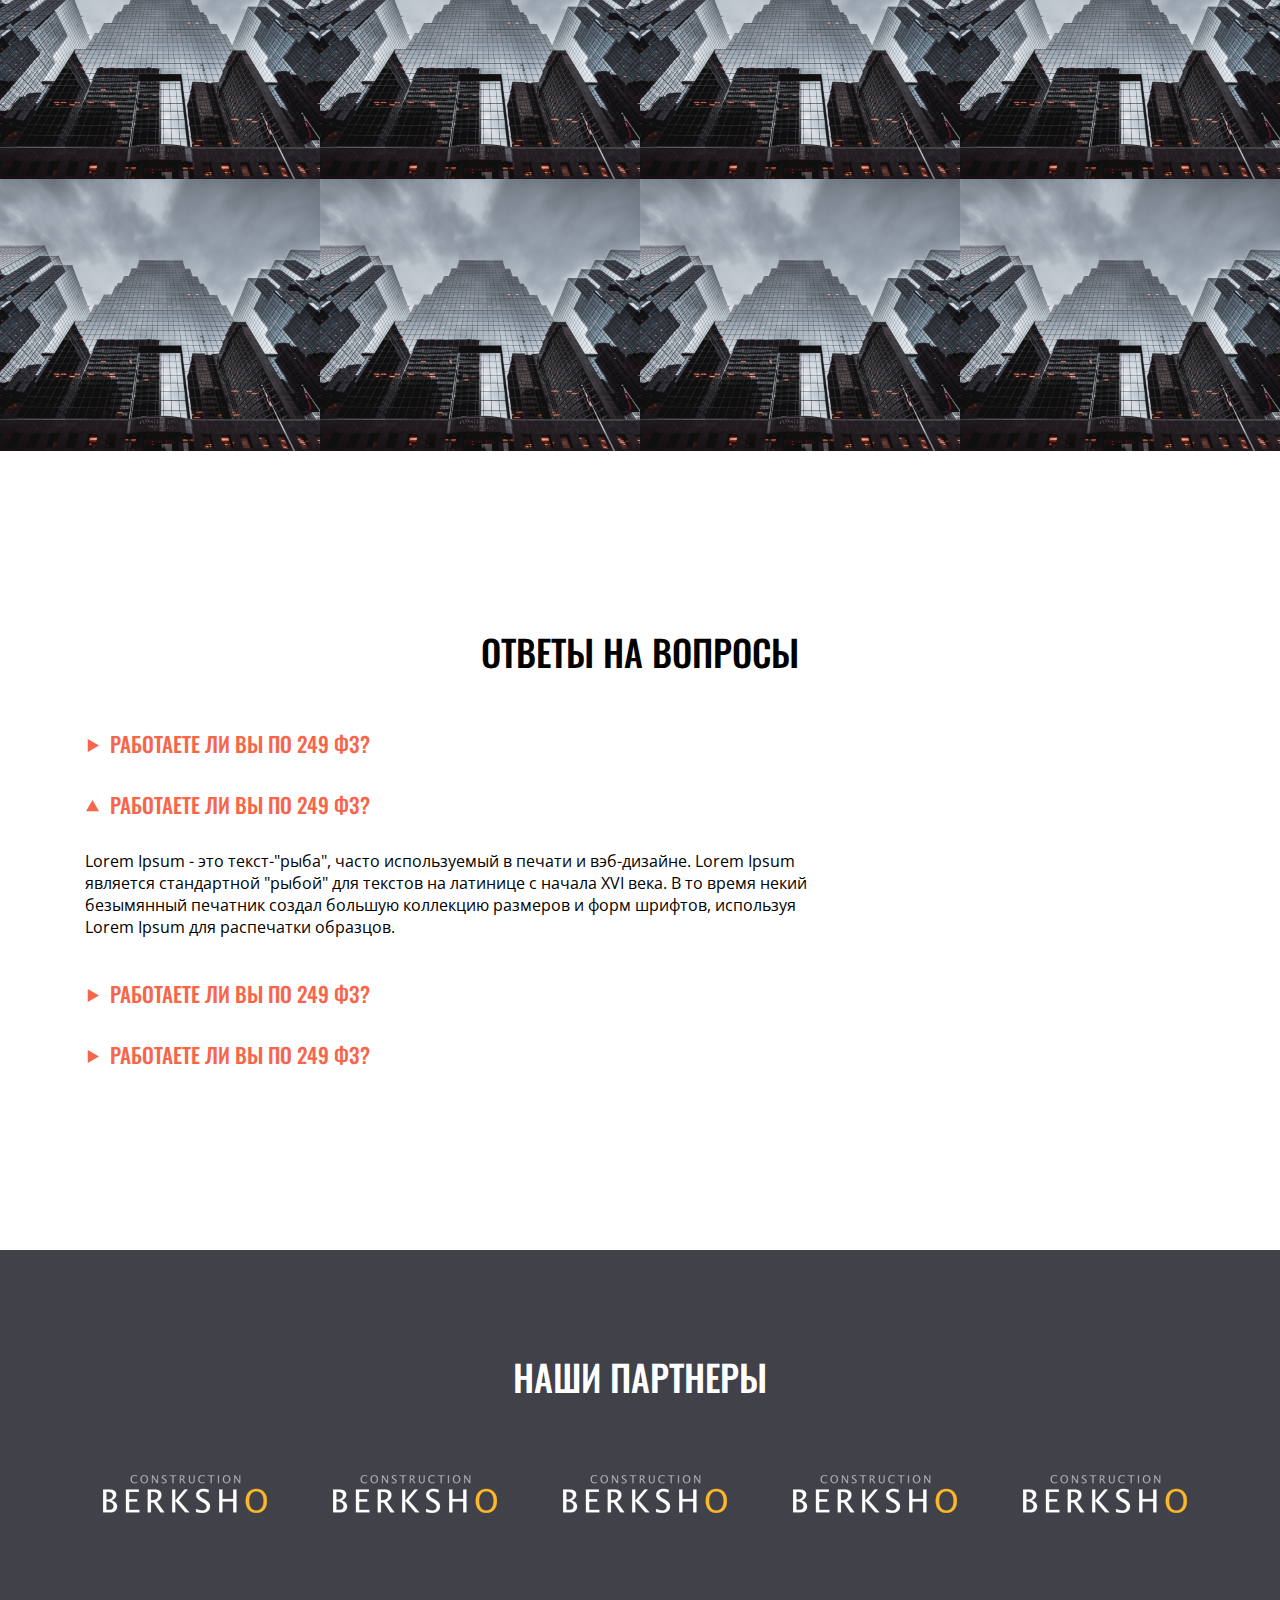
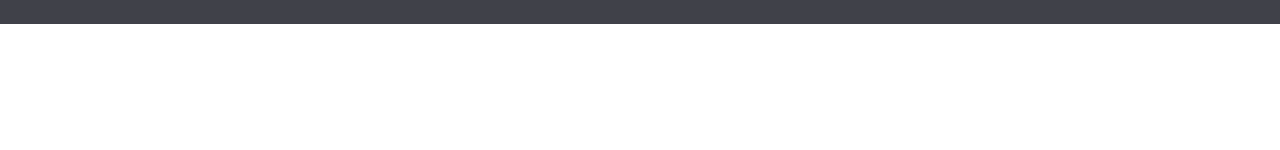
==== commit 68b55636: "adding p-artner png" ====
--- a/second.html
+++ b/second.html
@@ -184,6 +184,29 @@
     </div>
   </div>
 </section>
+
+<section class="partners">
+  <div class="container">
+    <h2 class="text-h2 partners-h2">наши партнеры</h2>
+    <div class="partnrrs__grid">
+      <div class="partners__grid-item">
+        <img class="partners-imaje" src="./images/partner.png" alt="Partners">
+      </div>
+      <div class="partners__grid-item">
+        <img class="partners-imaje" src="./images/partner.png" alt="Partners">
+      </div>
+      <div class="partners__grid-item">
+        <img class="partners-imaje" src="./images/partner.png" alt="Partners">
+      </div>
+      <div class="partners__grid-item">
+        <img class="partners-imaje" src="./images/partner.png" alt="Partners">
+      </div>
+      <div class="partners__grid-item">
+        <img class="partners-imaje" src="./images/partner.png" alt="Partners">
+      </div>
+    </div>
+  </div>
+</section>
   
 </body>
 </html>--- a/css/secondStyle.css
+++ b/css/secondStyle.css
@@ -391,7 +391,41 @@
   max-width:730px ;
   margin-bottom: 40px;
 }
-@media screen and (max-width:1080px){
+
+.partners {
+  padding: 0 100px;
+  background-color: var(--dark-color);
+  margin-bottom: 150px;
+}
+.partners-h2 {
+  color: var(--white-color);
+  text-align: center;
+  padding: 100px 0 60px;
+}
+.partnrrs__grid {
+  display: grid;
+  grid-template-columns: repeat(5, 1fr);
+  justify-items: center;
+  gap: 60px;
+}
+.partners__grid-item {
+  margin-bottom: 100px;
+}
+.partners-imaje {
+  min-width: 170px;
+}
+
+@media screen and (max-width: 1080px){
+  .partners__grid {
+    grid-template-columns: repeat(3, 1fr);
+    grid-template-rows: repeat(2, 1fr);
+    justify-items: center;
+  }
+}
+
+
+
+@media screen and (max-width: 1080px){
   .question__items {
     padding: 0 15px;
 
